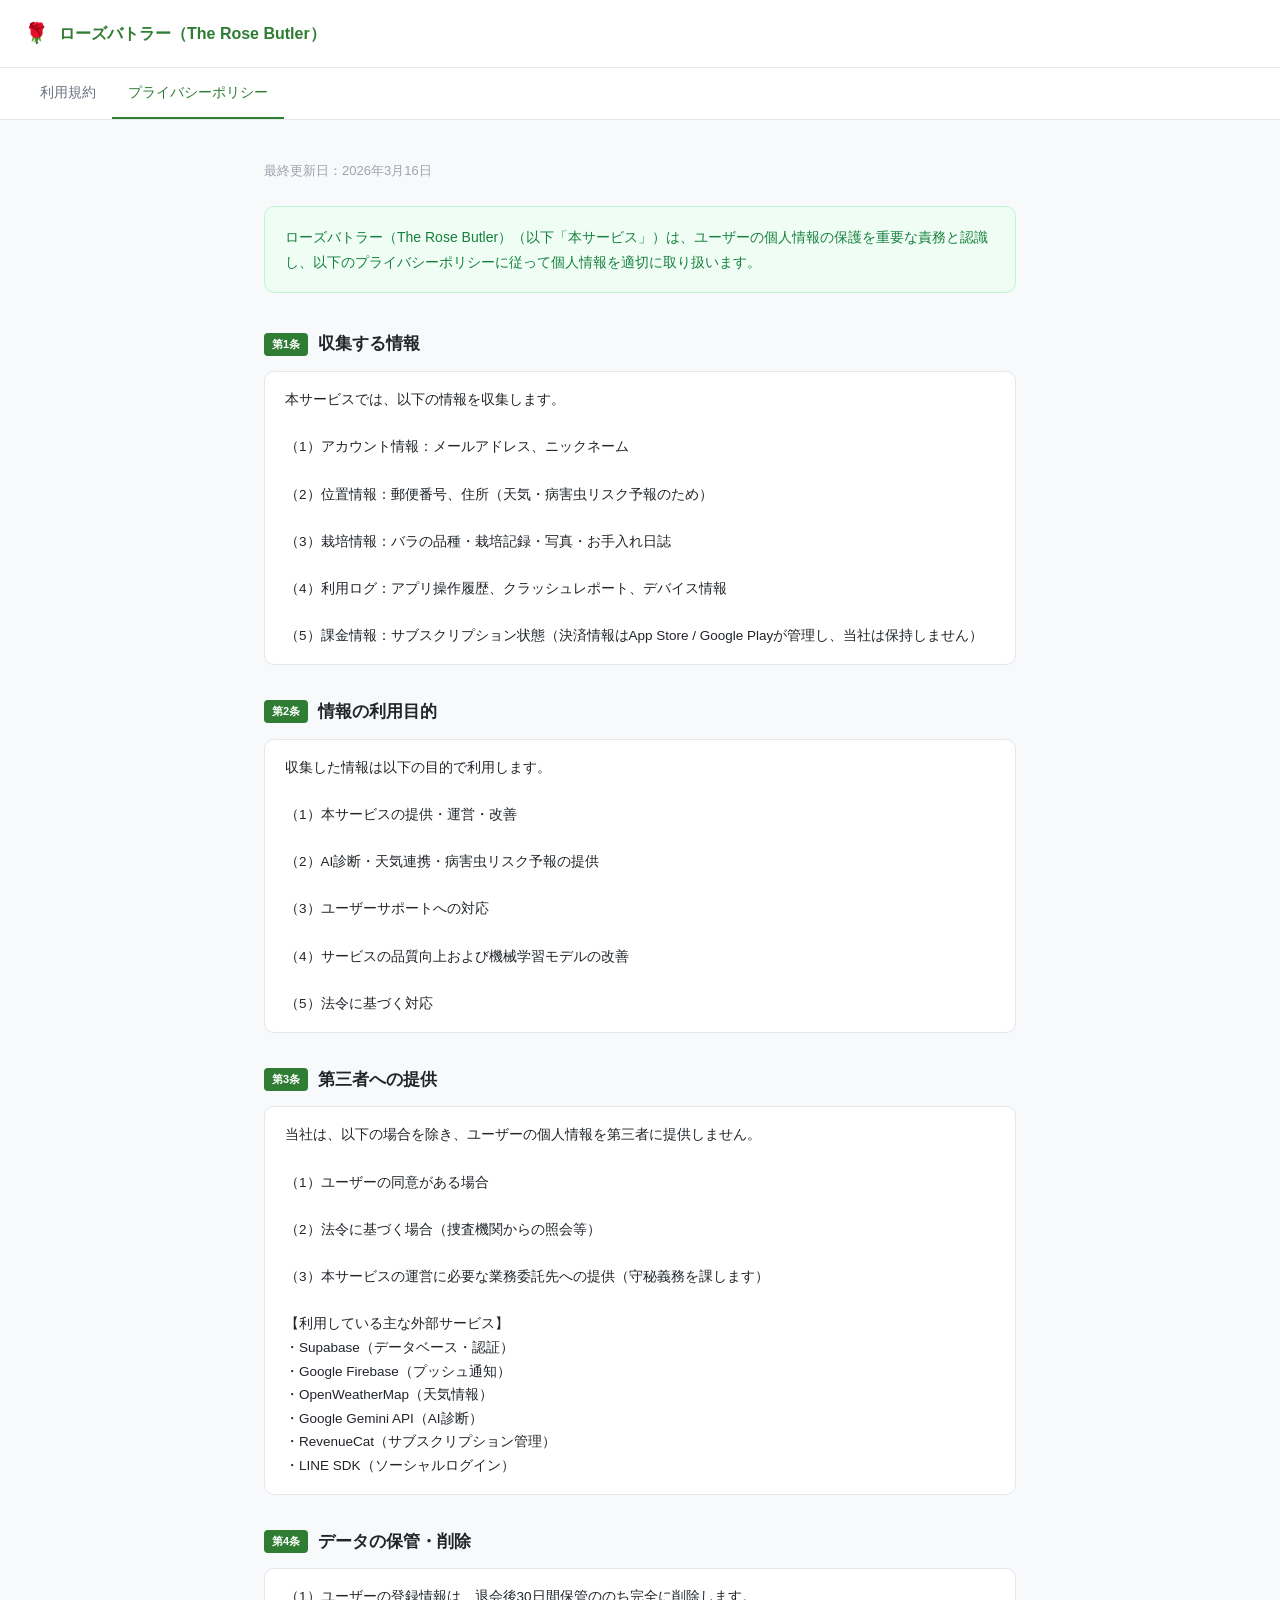
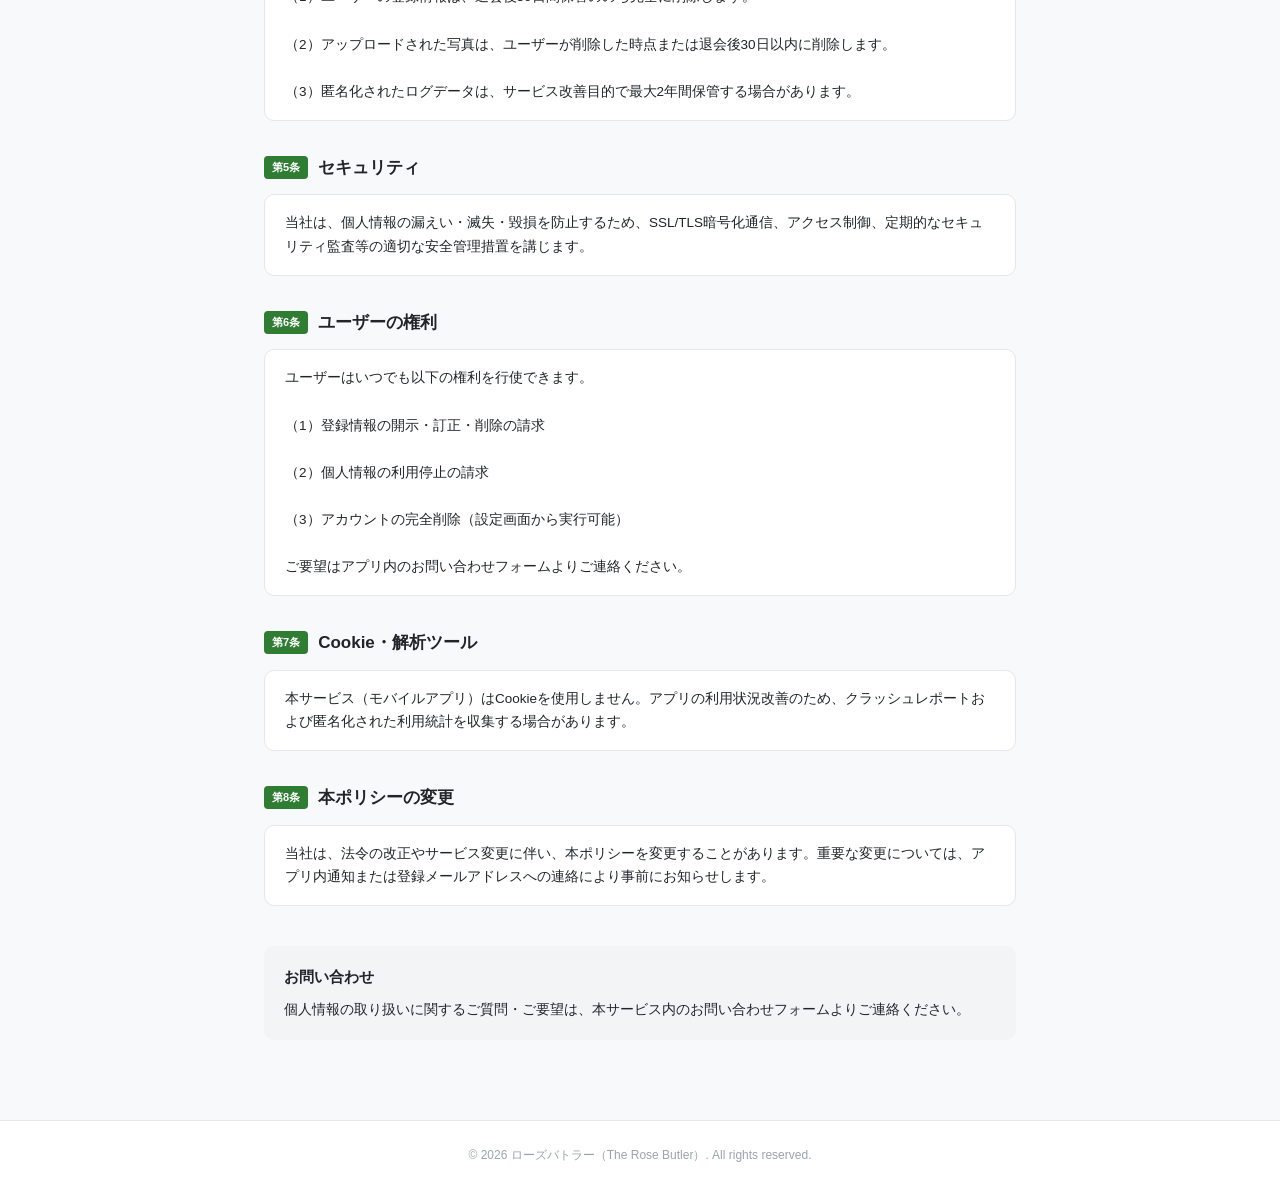
==== privacy.html @ b0cc5ffb "feat: 利用規約・プライバシーポリシー初版" ====
<!DOCTYPE html>
<html lang="ja">
<head>
  <meta charset="UTF-8">
  <meta name="viewport" content="width=device-width, initial-scale=1.0">
  <title>プライバシーポリシー | ローズバトラー</title>
  <link rel="stylesheet" href="style.css">
</head>
<body>

<header>
  <span class="logo">🌹</span>
  <span class="app-name">ローズバトラー（The Rose Butler）</span>
</header>

<nav>
  <a href="terms.html">利用規約</a>
  <a href="privacy.html" class="active">プライバシーポリシー</a>
</nav>

<div class="container">
  <p class="meta">最終更新日：2026年3月16日</p>

  <div class="preamble">
    ローズバトラー（The Rose Butler）（以下「本サービス」）は、ユーザーの個人情報の保護を重要な責務と認識し、以下のプライバシーポリシーに従って個人情報を適切に取り扱います。
  </div>

  <div class="section">
    <div class="section-heading">
      <span class="section-badge">第1条</span>
      <span class="section-title">収集する情報</span>
    </div>
    <div class="section-body">本サービスでは、以下の情報を収集します。

（1）アカウント情報：メールアドレス、ニックネーム

（2）位置情報：郵便番号、住所（天気・病害虫リスク予報のため）

（3）栽培情報：バラの品種・栽培記録・写真・お手入れ日誌

（4）利用ログ：アプリ操作履歴、クラッシュレポート、デバイス情報

（5）課金情報：サブスクリプション状態（決済情報はApp Store / Google Playが管理し、当社は保持しません）</div>
  </div>

  <div class="section">
    <div class="section-heading">
      <span class="section-badge">第2条</span>
      <span class="section-title">情報の利用目的</span>
    </div>
    <div class="section-body">収集した情報は以下の目的で利用します。

（1）本サービスの提供・運営・改善

（2）AI診断・天気連携・病害虫リスク予報の提供

（3）ユーザーサポートへの対応

（4）サービスの品質向上および機械学習モデルの改善

（5）法令に基づく対応</div>
  </div>

  <div class="section">
    <div class="section-heading">
      <span class="section-badge">第3条</span>
      <span class="section-title">第三者への提供</span>
    </div>
    <div class="section-body">当社は、以下の場合を除き、ユーザーの個人情報を第三者に提供しません。

（1）ユーザーの同意がある場合

（2）法令に基づく場合（捜査機関からの照会等）

（3）本サービスの運営に必要な業務委託先への提供（守秘義務を課します）

【利用している主な外部サービス】
・Supabase（データベース・認証）
・Google Firebase（プッシュ通知）
・OpenWeatherMap（天気情報）
・Google Gemini API（AI診断）
・RevenueCat（サブスクリプション管理）
・LINE SDK（ソーシャルログイン）</div>
  </div>

  <div class="section">
    <div class="section-heading">
      <span class="section-badge">第4条</span>
      <span class="section-title">データの保管・削除</span>
    </div>
    <div class="section-body">（1）ユーザーの登録情報は、退会後30日間保管ののち完全に削除します。

（2）アップロードされた写真は、ユーザーが削除した時点または退会後30日以内に削除します。

（3）匿名化されたログデータは、サービス改善目的で最大2年間保管する場合があります。</div>
  </div>

  <div class="section">
    <div class="section-heading">
      <span class="section-badge">第5条</span>
      <span class="section-title">セキュリティ</span>
    </div>
    <div class="section-body">当社は、個人情報の漏えい・滅失・毀損を防止するため、SSL/TLS暗号化通信、アクセス制御、定期的なセキュリティ監査等の適切な安全管理措置を講じます。</div>
  </div>

  <div class="section">
    <div class="section-heading">
      <span class="section-badge">第6条</span>
      <span class="section-title">ユーザーの権利</span>
    </div>
    <div class="section-body">ユーザーはいつでも以下の権利を行使できます。

（1）登録情報の開示・訂正・削除の請求

（2）個人情報の利用停止の請求

（3）アカウントの完全削除（設定画面から実行可能）

ご要望はアプリ内のお問い合わせフォームよりご連絡ください。</div>
  </div>

  <div class="section">
    <div class="section-heading">
      <span class="section-badge">第7条</span>
      <span class="section-title">Cookie・解析ツール</span>
    </div>
    <div class="section-body">本サービス（モバイルアプリ）はCookieを使用しません。アプリの利用状況改善のため、クラッシュレポートおよび匿名化された利用統計を収集する場合があります。</div>
  </div>

  <div class="section">
    <div class="section-heading">
      <span class="section-badge">第8条</span>
      <span class="section-title">本ポリシーの変更</span>
    </div>
    <div class="section-body">当社は、法令の改正やサービス変更に伴い、本ポリシーを変更することがあります。重要な変更については、アプリ内通知または登録メールアドレスへの連絡により事前にお知らせします。</div>
  </div>

  <div class="contact-box">
    <h3>お問い合わせ</h3>
    <p>個人情報の取り扱いに関するご質問・ご要望は、本サービス内のお問い合わせフォームよりご連絡ください。</p>
  </div>
</div>

<footer>
  &copy; 2026 ローズバトラー（The Rose Butler）. All rights reserved.
</footer>

</body>
</html>
---- style.css ----
* {
  box-sizing: border-box;
  margin: 0;
  padding: 0;
}

body {
  font-family: -apple-system, BlinkMacSystemFont, "Hiragino Sans", "Hiragino Kaku Gothic ProN", "Noto Sans JP", sans-serif;
  background: #f8f9fa;
  color: #212529;
  line-height: 1.75;
}

header {
  background: #fff;
  border-bottom: 1px solid #e5e7eb;
  padding: 16px 24px;
  display: flex;
  align-items: center;
  gap: 10px;
}

header .logo {
  font-size: 20px;
}

header .app-name {
  font-size: 16px;
  font-weight: 700;
  color: #2e7d32;
}

nav {
  background: #fff;
  border-bottom: 1px solid #e5e7eb;
  padding: 0 24px;
  display: flex;
  gap: 0;
}

nav a {
  display: inline-block;
  padding: 12px 16px;
  color: #6b7280;
  text-decoration: none;
  font-size: 14px;
  border-bottom: 2px solid transparent;
}

nav a.active,
nav a:hover {
  color: #2e7d32;
  border-bottom-color: #2e7d32;
}

.container {
  max-width: 800px;
  margin: 0 auto;
  padding: 40px 24px 80px;
}

.meta {
  font-size: 13px;
  color: #9ca3af;
  margin-bottom: 24px;
}

.preamble {
  background: #f0fdf4;
  border: 1px solid #bbf7d0;
  border-radius: 10px;
  padding: 18px 20px;
  font-size: 14px;
  margin-bottom: 36px;
  color: #15803d;
}

.section {
  margin-bottom: 32px;
}

.section-heading {
  display: flex;
  align-items: center;
  gap: 10px;
  margin-bottom: 12px;
}

.section-badge {
  background: #2e7d32;
  color: #fff;
  font-size: 11px;
  font-weight: 700;
  padding: 2px 8px;
  border-radius: 4px;
  white-space: nowrap;
}

.section-title {
  font-size: 17px;
  font-weight: 700;
}

.section-body {
  background: #fff;
  border: 1px solid #e5e7eb;
  border-radius: 10px;
  padding: 16px 20px;
  font-size: 13.5px;
  white-space: pre-wrap;
}

.contact-box {
  background: #f3f4f6;
  border-radius: 10px;
  padding: 18px 20px;
  font-size: 13.5px;
  margin-top: 40px;
}

.contact-box h3 {
  font-size: 15px;
  font-weight: 700;
  margin-bottom: 8px;
}

footer {
  text-align: center;
  padding: 24px;
  font-size: 12px;
  color: #9ca3af;
  border-top: 1px solid #e5e7eb;
  background: #fff;
}
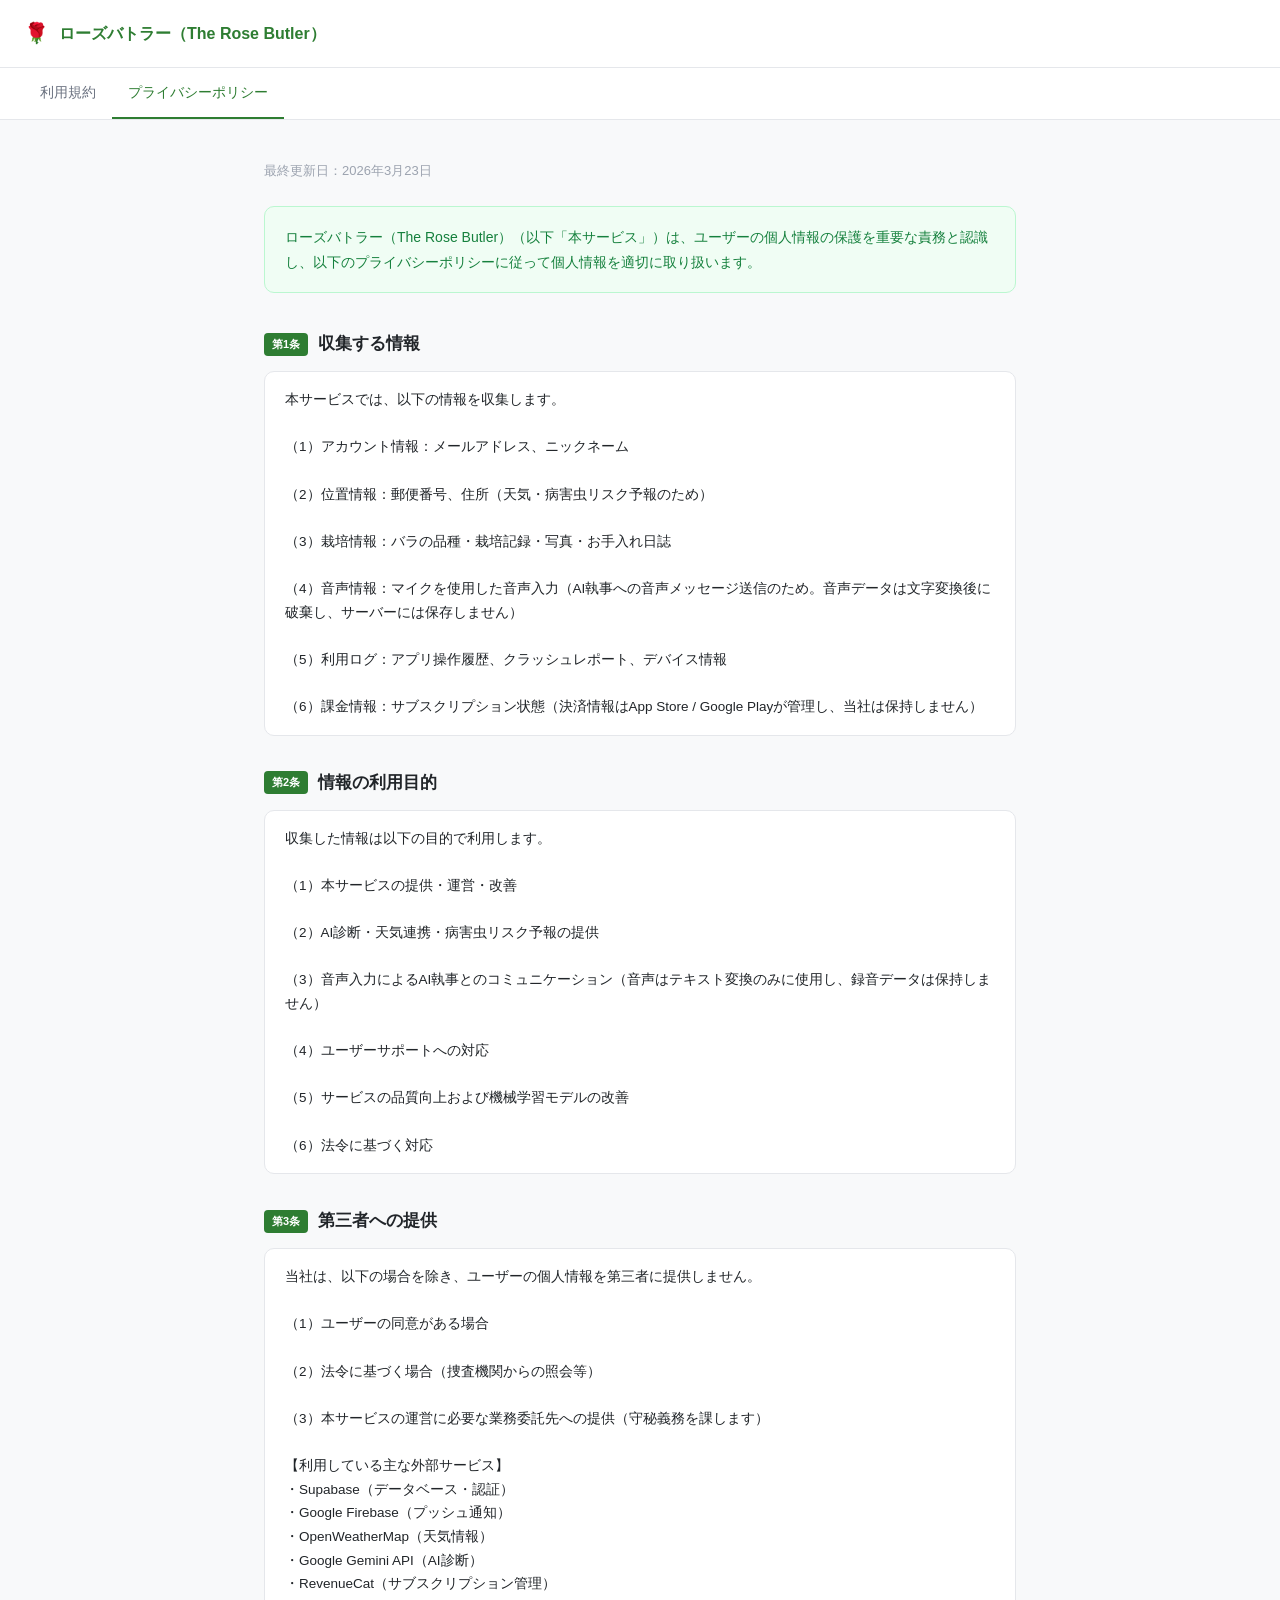
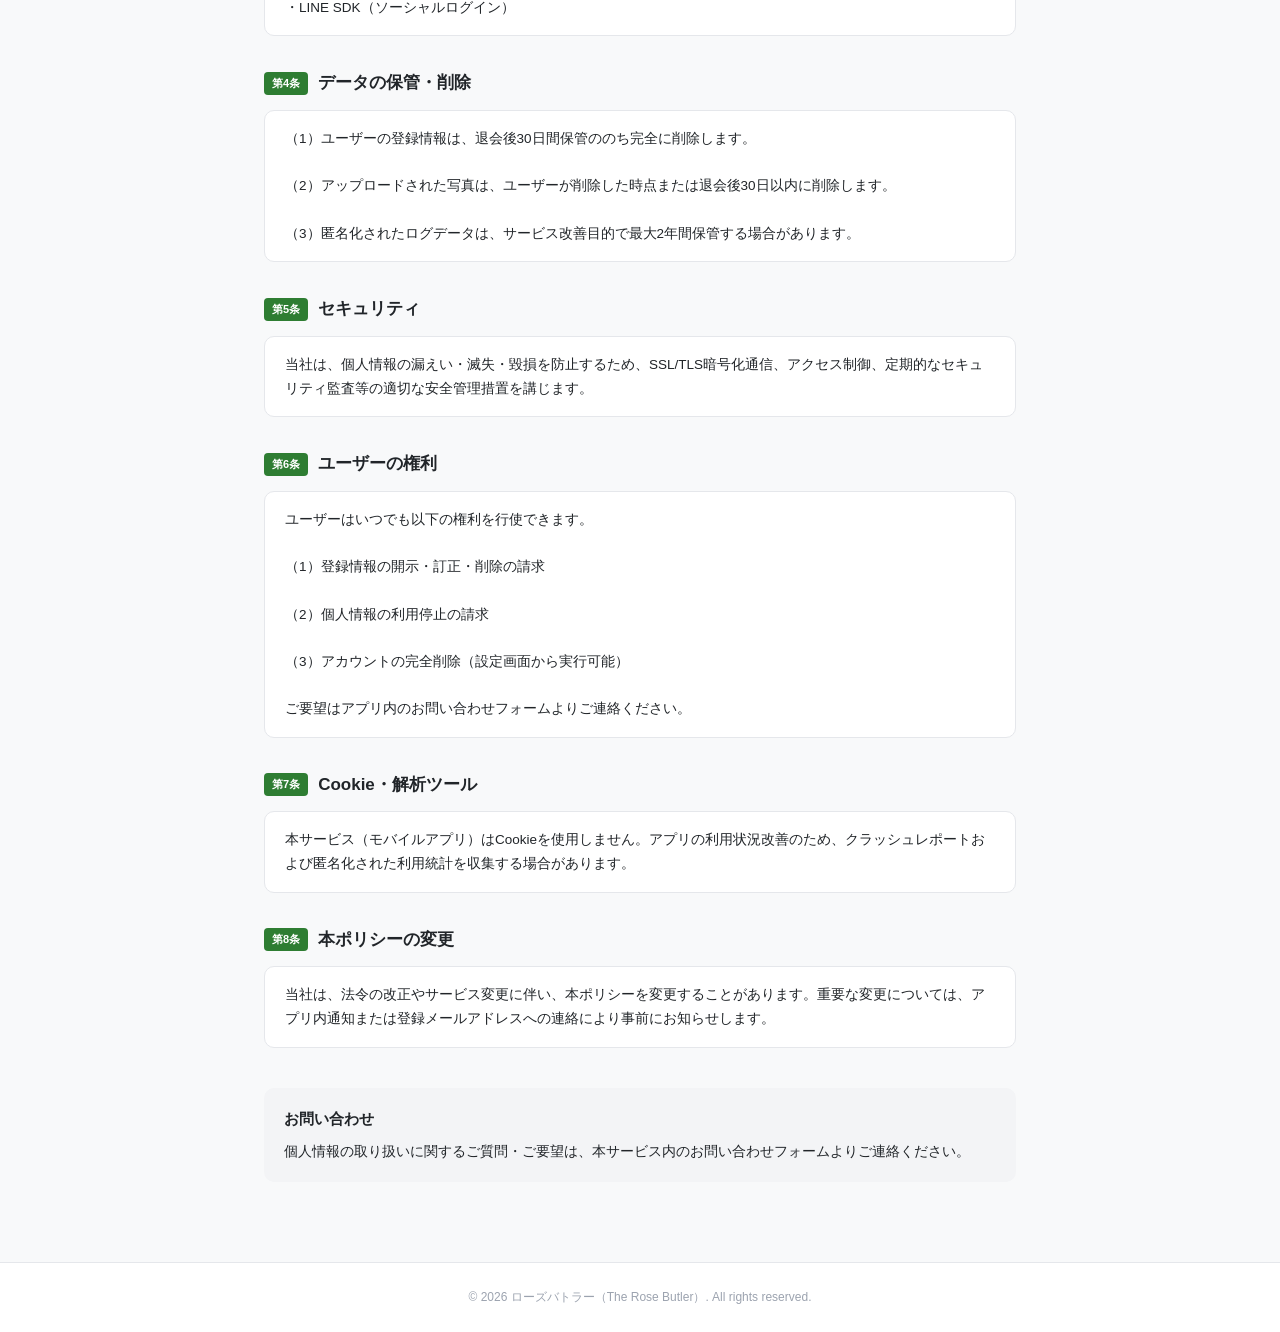
==== commit 44d3e2b5: "マイク/音声入力に関するプライバシーポリシー追記 - 第1条: 音声情報（マイク使用・音声入力）の収集を明記 - 第2条: 音声入力の利用目的を追加 - Google Play RECORD_AUDI" ====
--- a/privacy.html
+++ b/privacy.html
@@ -19,7 +19,7 @@
 </nav>
 
 <div class="container">
-  <p class="meta">最終更新日：2026年3月16日</p>
+  <p class="meta">最終更新日：2026年3月23日</p>
 
   <div class="preamble">
     ローズバトラー（The Rose Butler）（以下「本サービス」）は、ユーザーの個人情報の保護を重要な責務と認識し、以下のプライバシーポリシーに従って個人情報を適切に取り扱います。
@@ -38,9 +38,11 @@
 
 （3）栽培情報：バラの品種・栽培記録・写真・お手入れ日誌
 
-（4）利用ログ：アプリ操作履歴、クラッシュレポート、デバイス情報
+（4）音声情報：マイクを使用した音声入力（AI執事への音声メッセージ送信のため。音声データは文字変換後に破棄し、サーバーには保存しません）
 
-（5）課金情報：サブスクリプション状態（決済情報はApp Store / Google Playが管理し、当社は保持しません）</div>
+（5）利用ログ：アプリ操作履歴、クラッシュレポート、デバイス情報
+
+（6）課金情報：サブスクリプション状態（決済情報はApp Store / Google Playが管理し、当社は保持しません）</div>
   </div>
 
   <div class="section">
@@ -54,11 +56,13 @@
 
 （2）AI診断・天気連携・病害虫リスク予報の提供
 
-（3）ユーザーサポートへの対応
+（3）音声入力によるAI執事とのコミュニケーション（音声はテキスト変換のみに使用し、録音データは保持しません）
 
-（4）サービスの品質向上および機械学習モデルの改善
+（4）ユーザーサポートへの対応
 
-（5）法令に基づく対応</div>
+（5）サービスの品質向上および機械学習モデルの改善
+
+（6）法令に基づく対応</div>
   </div>
 
   <div class="section">
